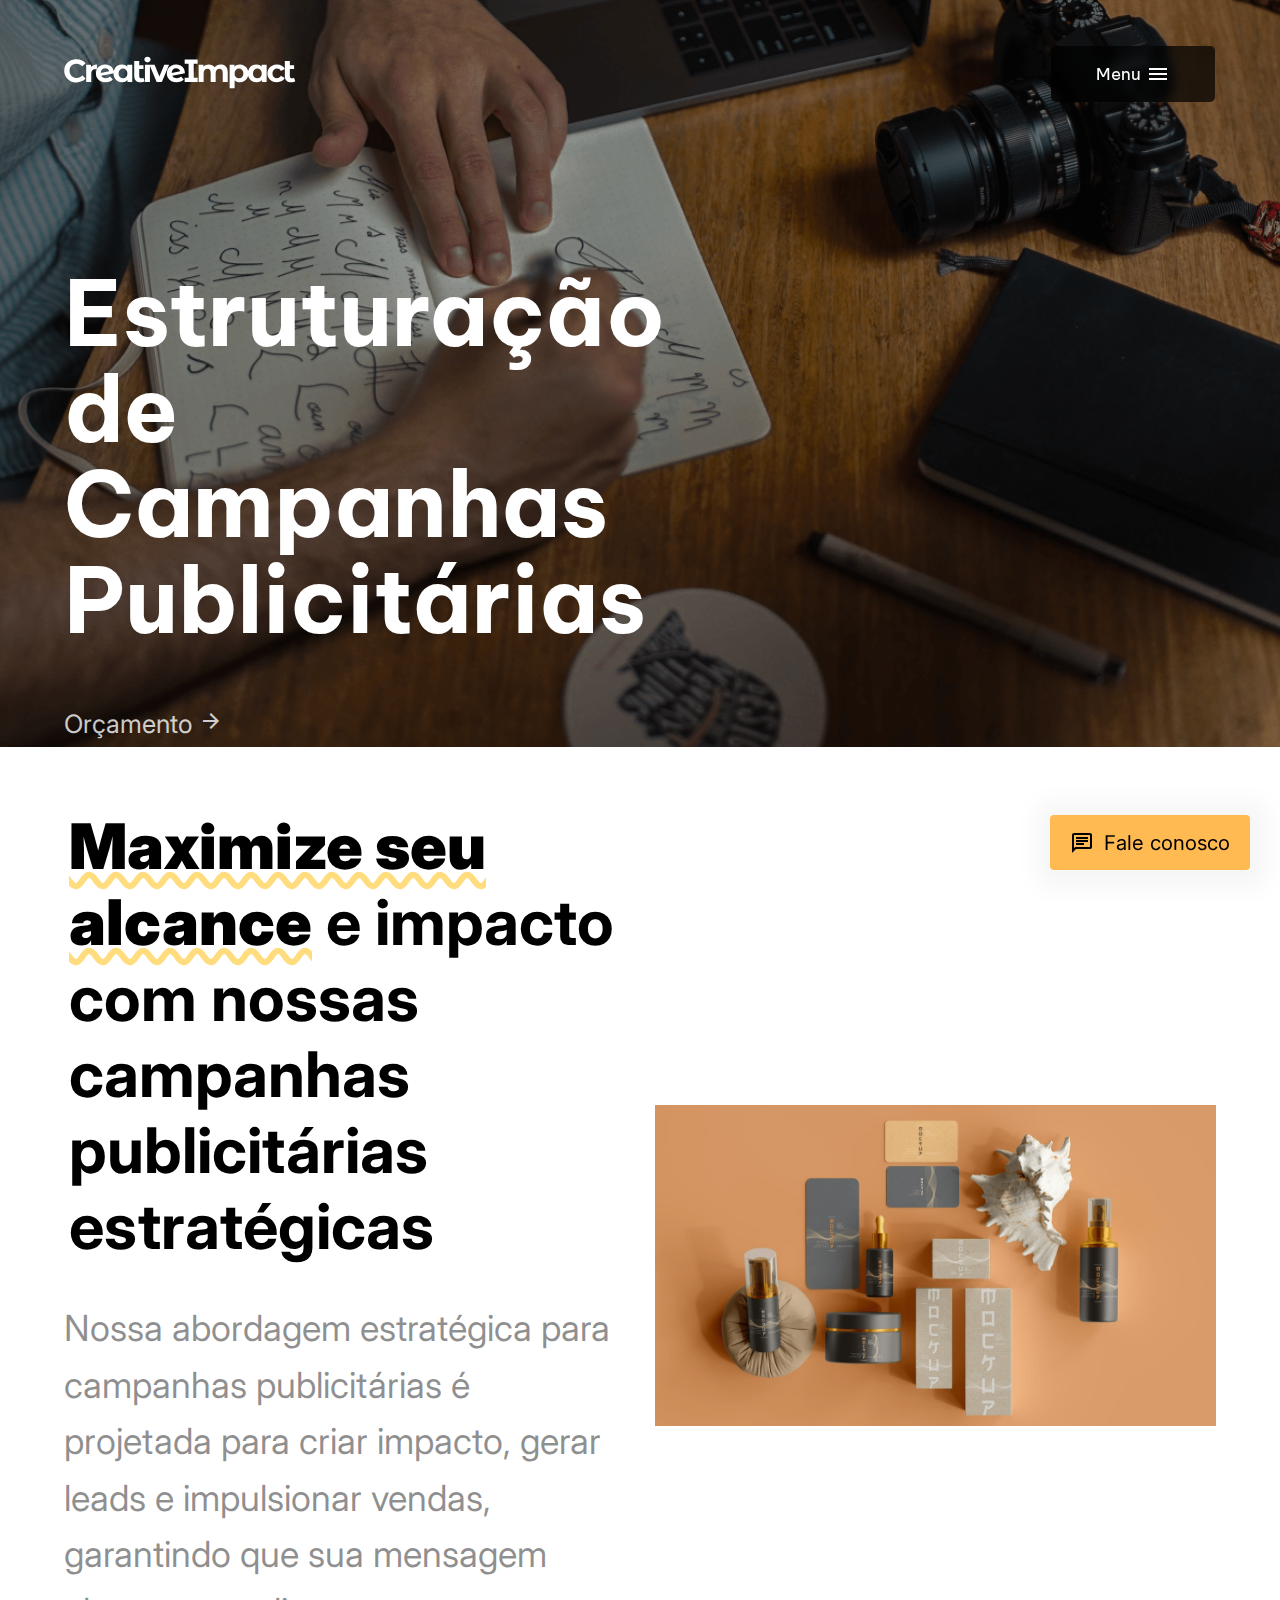
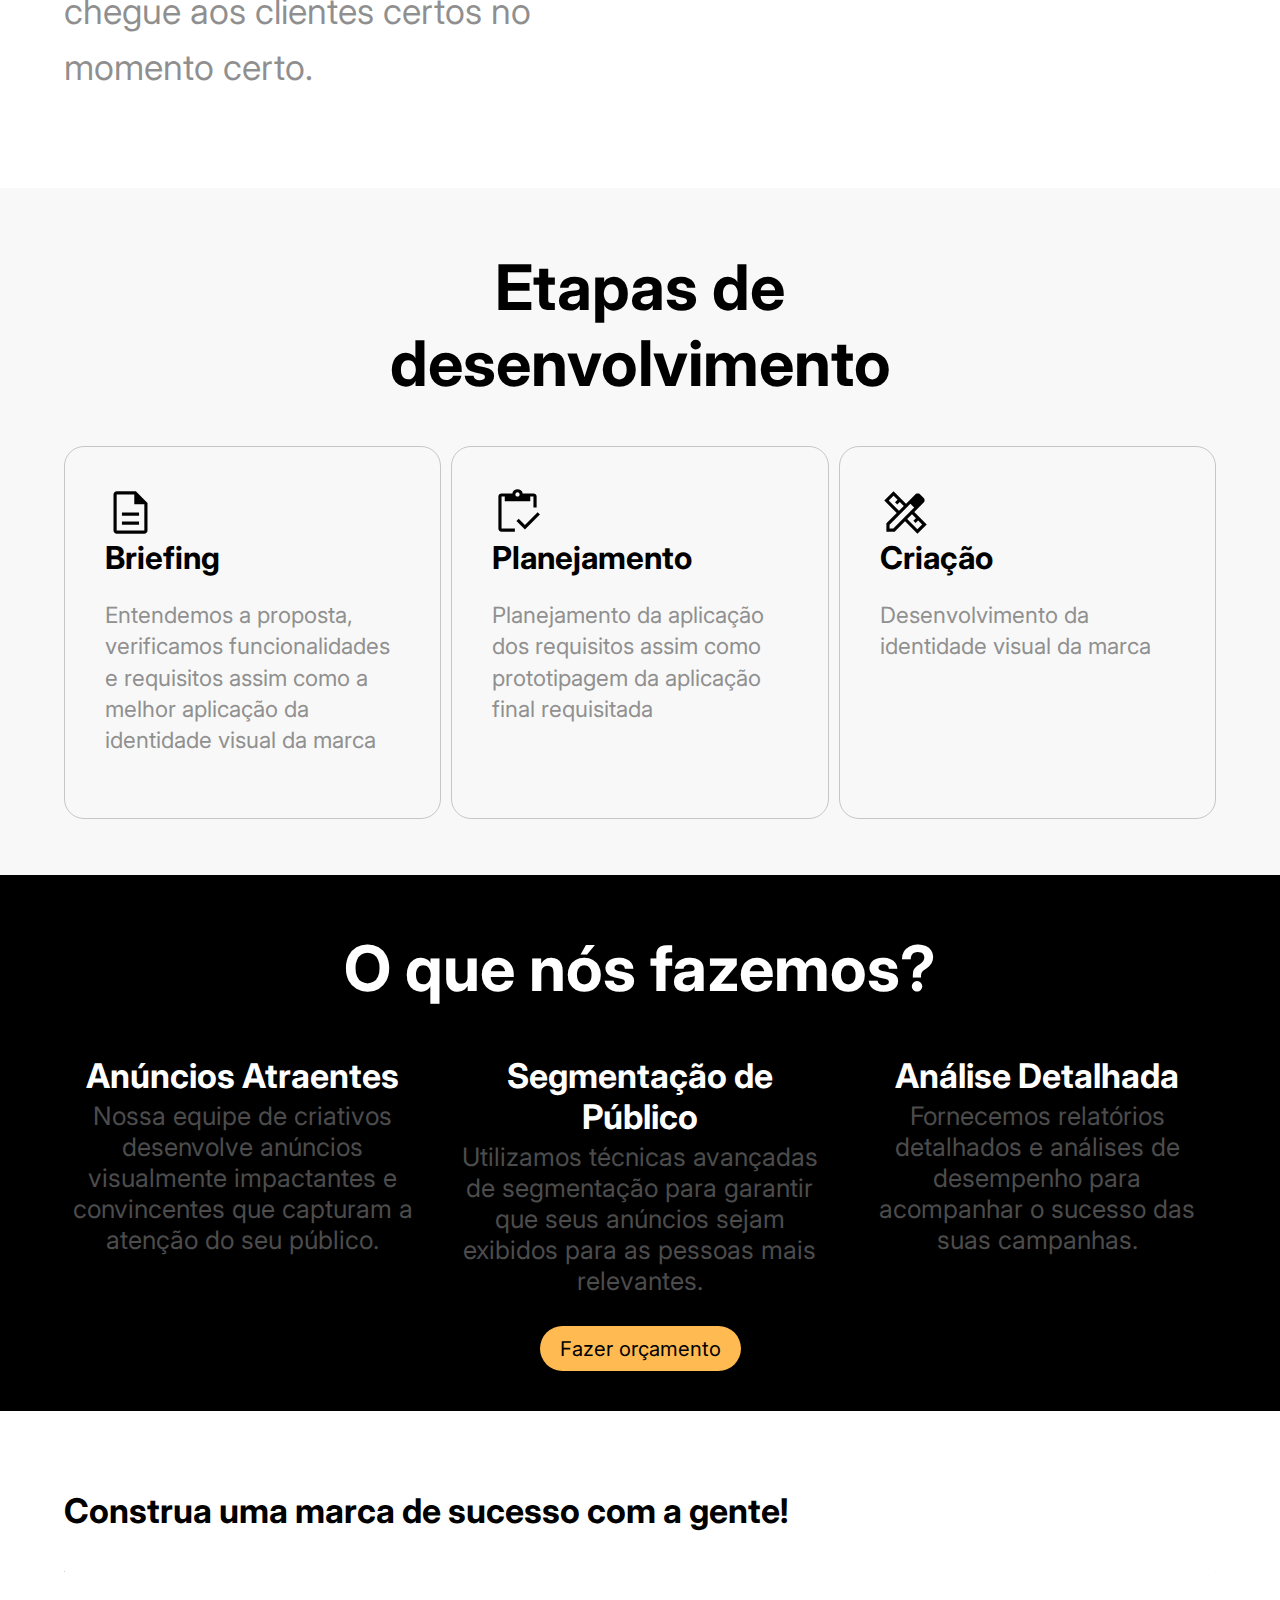
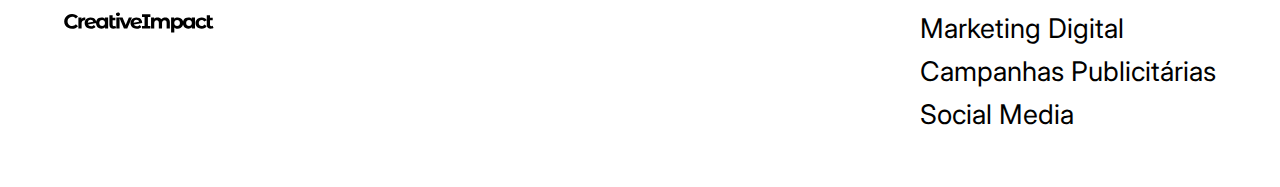
==== servicos/campanhas-publicitarias.html @ 96830394 "first commit" ====
<!DOCTYPE html>
<html>
<head>
    <meta charset='utf-8'>
    <meta http-equiv='X-UA-Compatible' content='IE=edge'>
    <title>CreativeImpact | Agência de Marketing</title>
    <meta name='viewport' content='width=device-width, initial-scale=1'>
    <link rel='stylesheet' type='text/css' media='screen' href='../style/main.css'>
    <link rel="stylesheet" href="https://fonts.googleapis.com/css2?family=Material+Symbols+Outlined:opsz,wght,FILL,GRAD@20..48,100..700,0..1,-50..200" />
</head>
<body>
    <div class="banner" id="campanhas-publicitarias">
        <nav>
            <a href="../index.html">
                <div class="logo-container">
                    <img src="../img/CreativeImpact-white.svg">
                </div>
            </a>
            <div class="menu-container">
                <div class="menu-hamburger">
                    <p class="menu-hamburger-label">Menu</p>
                    <span class="menu-hamburger-icon material-symbols-outlined">
                        menu
                    </span>
                </div>
                <div class="navbar-link">
                    <a href="../index.html" class="link">Home</a>
                    <a href="marketing-digital.html" class="link">Campanhas Publicitárias</a>
                    <a href="#" class="link active">Campanhas Publicitárias</a>
                    <a href="social-media.html" class="link">Social Media</a>
                </div>
            </div>
        </nav>
        <div class="banner-content">
            <h1 class="title">Estruturação de Campanhas Publicitárias</h1>
            <div class="action-buttons">
                <a href="" class="action-button">
                    Orçamento
                    <span class="material-symbols-outlined">
                        arrow_forward
                    </span>
                </a>
            </div>
        </div>
    </div>
    <main>
        <section>
            <div class="page-cta">
                <div class="container">
                    <h2 class="title">
                        <strong>Maximize seu alcance</strong> e impacto com nossas campanhas publicitárias estratégicas
                    </h2>
                    <p class="desc">
                        Nossa abordagem estratégica para campanhas publicitárias é projetada para criar impacto, gerar leads e impulsionar vendas, garantindo que sua mensagem chegue aos clientes certos no momento certo.    
                    </p>
                </div>
                <div class="container">
                    <img src="../img/brading-cta-image.png" class="descriptive">
                </div>
            </div>
        </section>
        <section class="services">
            <h2 class="title">Etapas de <br /> desenvolvimento</h2>
            <div class="services-cards">
                <div class="service-card">
                    <span class="material-symbols-outlined icon">
                        description
                    </span>
                    <h4 class="title">Briefing</h4>
                    <p class="info">Entendemos a proposta, verificamos funcionalidades e requisitos assim como a melhor aplicação da identidade visual da marca </p>
                </div>
                <div class="service-card">
                    <span class="material-symbols-outlined icon">
                        inventory
                    </span>
                    <h4 class="title">Planejamento</h4>
                    <p class="info">Planejamento da aplicação dos requisitos assim como prototipagem da aplicação final requisitada</p>
                </div>
                <div class="service-card">
                    <span class="material-symbols-outlined icon">
                        design_services
                    </span>
                    <h4 class="title">Criação</h4>
                    <p class="info">Desenvolvimento da identidade visual da marca  </p>
                </div>
            </div>
        </section>
        <section class="wedo">
            <h2 class="title">O que nós fazemos?</h2>
            <div class="wedo-features">
                <div class="wedo-feature">
                    <h4 class="title">Anúncios Atraentes</h4>
                    <p class="description">Nossa equipe de criativos desenvolve anúncios visualmente impactantes e convincentes que capturam a atenção do seu público. </p>
                </div>
                <div class="wedo-feature">
                    <h4 class="title">Segmentação de Público</h4>
                    <p class="description">Utilizamos técnicas avançadas de segmentação para garantir que seus anúncios sejam exibidos para as pessoas mais relevantes.</p>
                </div>
                <div class="wedo-feature">
                    <h4 class="title">Análise Detalhada</h4>
                    <p class="description">Fornecemos relatórios detalhados e análises de desempenho para acompanhar o sucesso das suas campanhas.</p>
                </div>
            </div>
            <a href="" class="cta-button">Fazer orçamento</a>
        </section>
    </main>
    <a href="" class="contact-button">
        <span class="material-symbols-outlined">
            chat
        </span>
        Fale conosco
    </a>
    <footer class="white-bg">
        <h1 class="footer-cta-black">Construa uma marca de sucesso com a gente!</h1>
        <hr/>
        <div class="footer-content">
            <div class="footer-logo">
                <img src="../img/CreativeImpact-black.svg">
            </div>
            <div class="footer-links-black">
                <a href="marketing-digital.html">Marketing Digital</a>
                <a href="campanhas-publicitarias.html">Campanhas Publicitárias</a>
                <a href="social-media.html">Social Media</a>
            </div>
        </div>
    </footer>
    <script src='../script/menu.js'></script>
</body>
</html>
---- style/main.css ----
@import url('https://fonts.googleapis.com/css2?family=Be+Vietnam+Pro:wght@400;500;600;700;800&family=Inter:wght@400;500;600;700;800&display=swap');
@import 'banners.css';
@import 'navbar.css';
@import 'sections.css';


:root{
    --primary-font: 'Be Vietnam Pro', sans-serif;
    --secondary-font: 'Inter', sans-serif;

    --main-padding: 56px 64px;
    --horizontal-padding: 64px;
    --vertical-padding: 56px;

    --primary-color: #FFBA52;
}

body, html{
    margin: 0;
    padding: 0;
    scroll-behavior: smooth;
    box-sizing: border-box;
    font-size: calc(12px + 0.390625vw);
    font-family: var(--secondary-font);
}

a {
    text-decoration: none;
}

::selection{
    background: var(--primary-color);
    color: #000000;
}

@media screen and (max-width: 720px) {
    :root{
        --main-padding: 30px 32px;
        --horizontal-padding: 32px;
        --vertical-padding: 30px;
    }
}

.clearvision{
    background: #FFC736;
}

.greenfit {
    background: #72D542;
}

.trindade {
    background: #F4B490;
}

.michele-cortinas {
    background: #262626;
    color: #FFFFFF;
}

.cta-button{
    background: var(--primary-color);
    color: #000000;
    padding: 10px 20px;
    font-size: 1.2rem;
    border-radius: 30px;
    margin: 0;
}

.contact-button{
    background: var(--primary-color);
    color: #000000;
    z-index: 1000;
    font-size: 1.2rem;
    border-radius: 4px;
    position: fixed;
    bottom: 30px;
    right: 30px;
    padding: 15px 20px;
    display: flex;
    box-shadow: 2px 2px 25px 16px rgba(0, 0, 0, .04);
    align-items: center;
    gap: 10px;
}
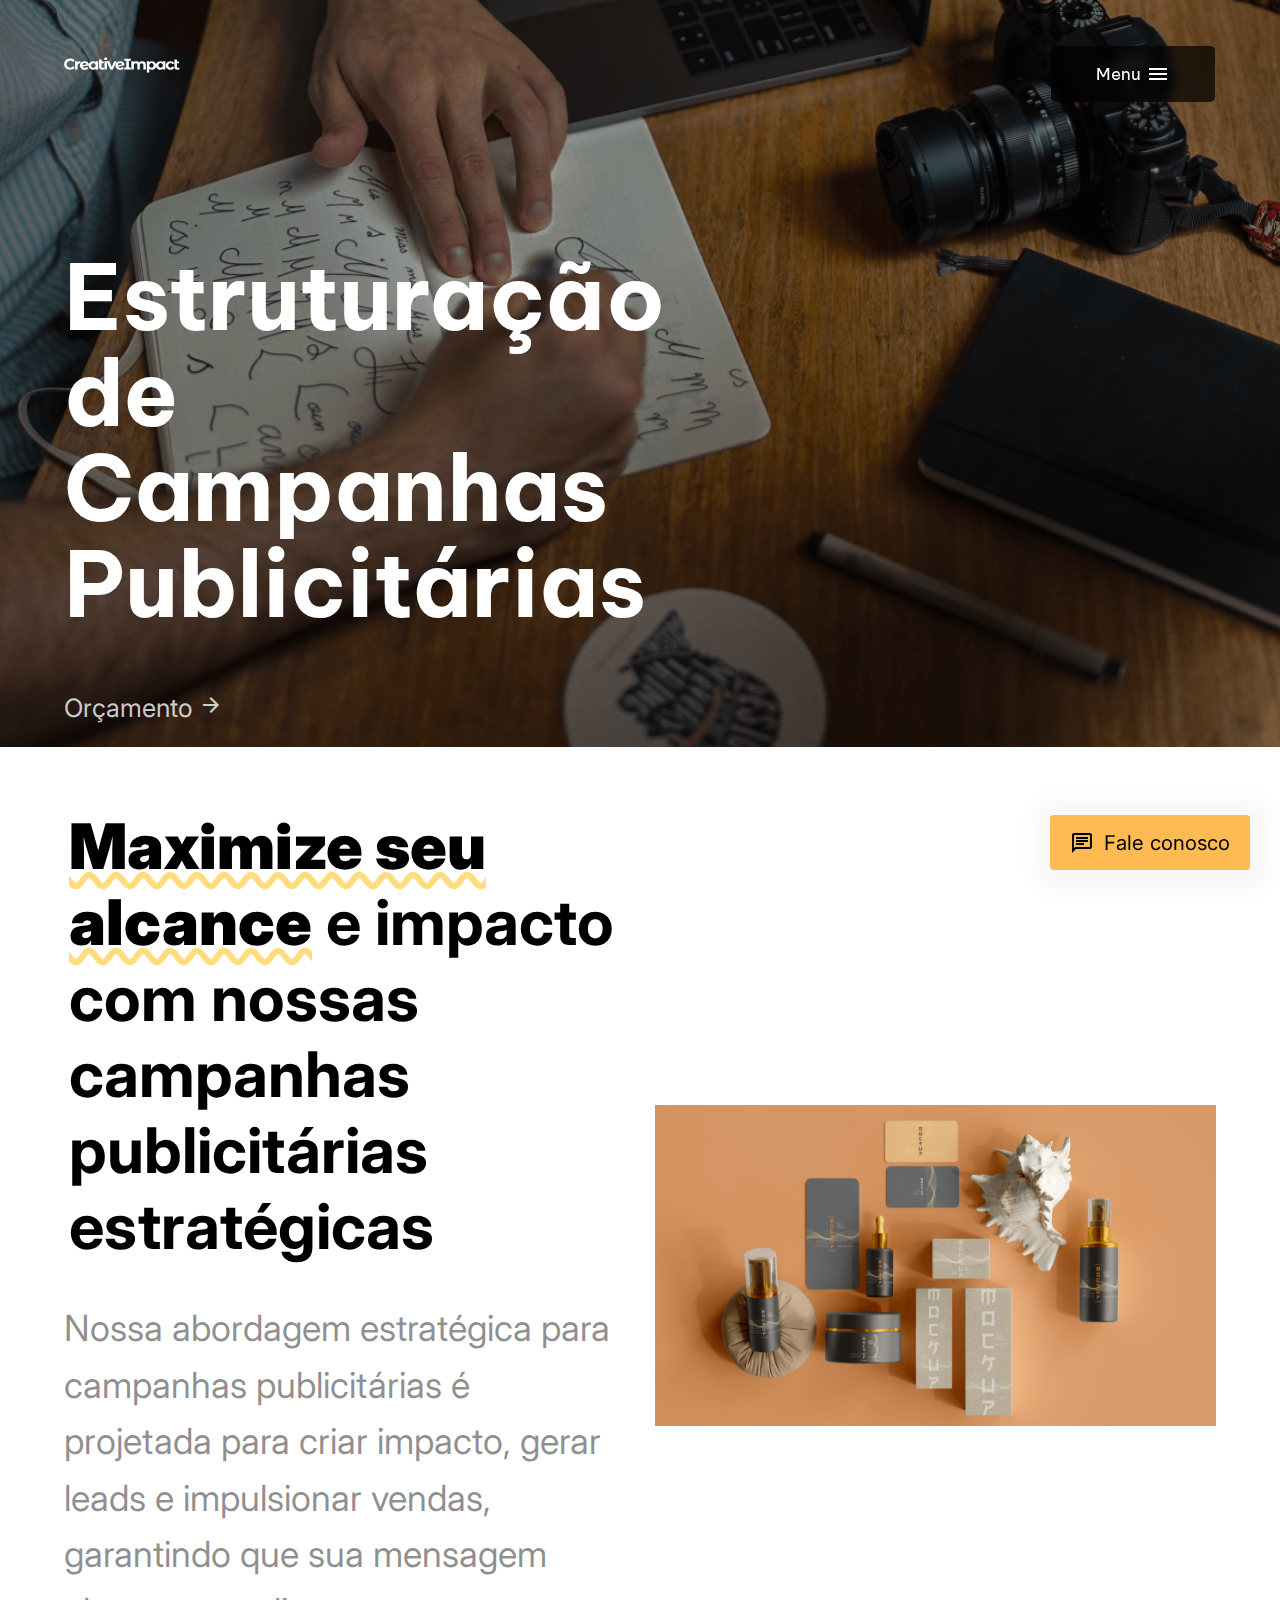
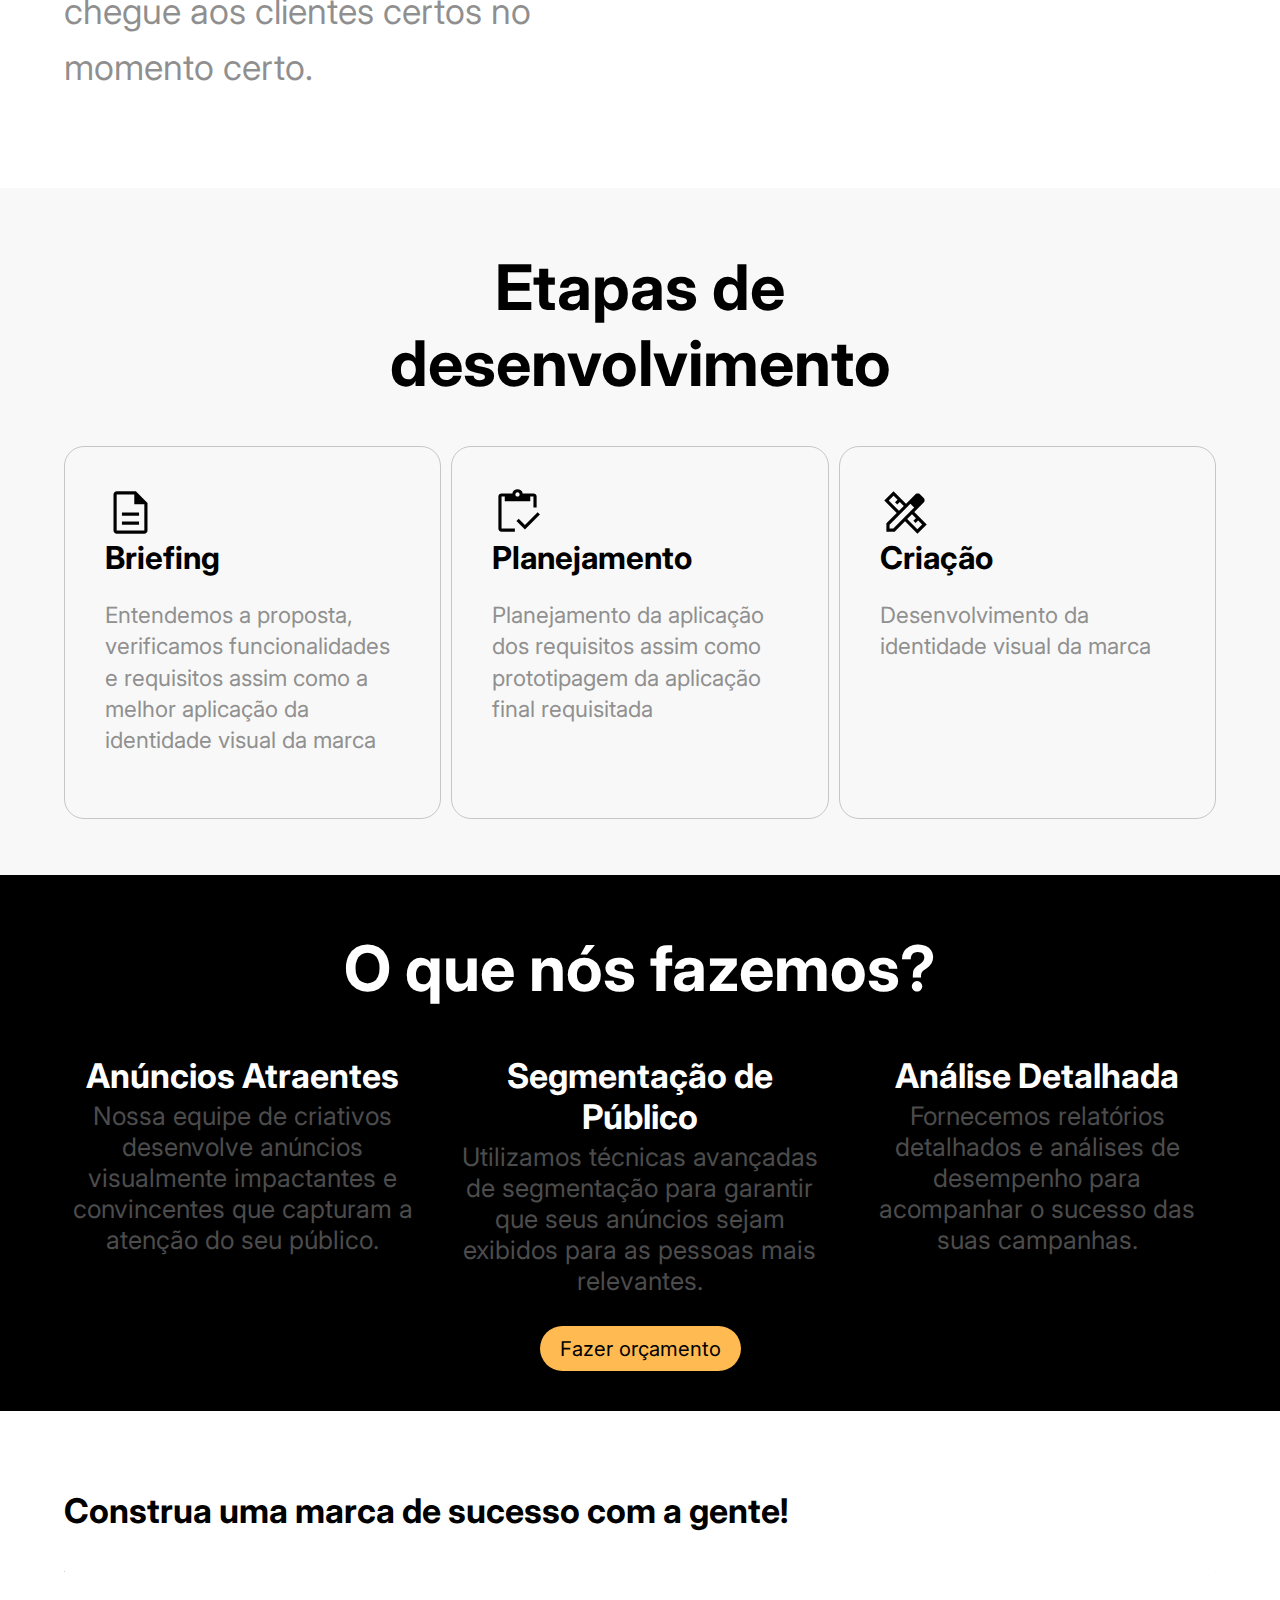
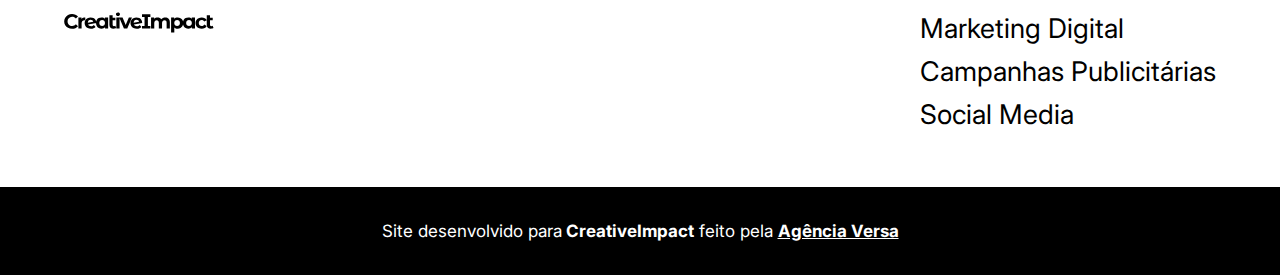
==== commit 123c3036: "feat: footer company" ====
--- a/servicos/campanhas-publicitarias.html
+++ b/servicos/campanhas-publicitarias.html
@@ -124,6 +124,9 @@
             </div>
         </div>
     </footer>
+    <div class="footer-company">
+        <p>Site desenvolvido para<strong> CreativeImpact</strong> feito pela <a style="text-decoration: underline;" href="https://agenciaversa.com.br"><strong>Agência Versa</strong></a></p>
+    </div>
     <script src='../script/menu.js'></script>
 </body>
 </html>